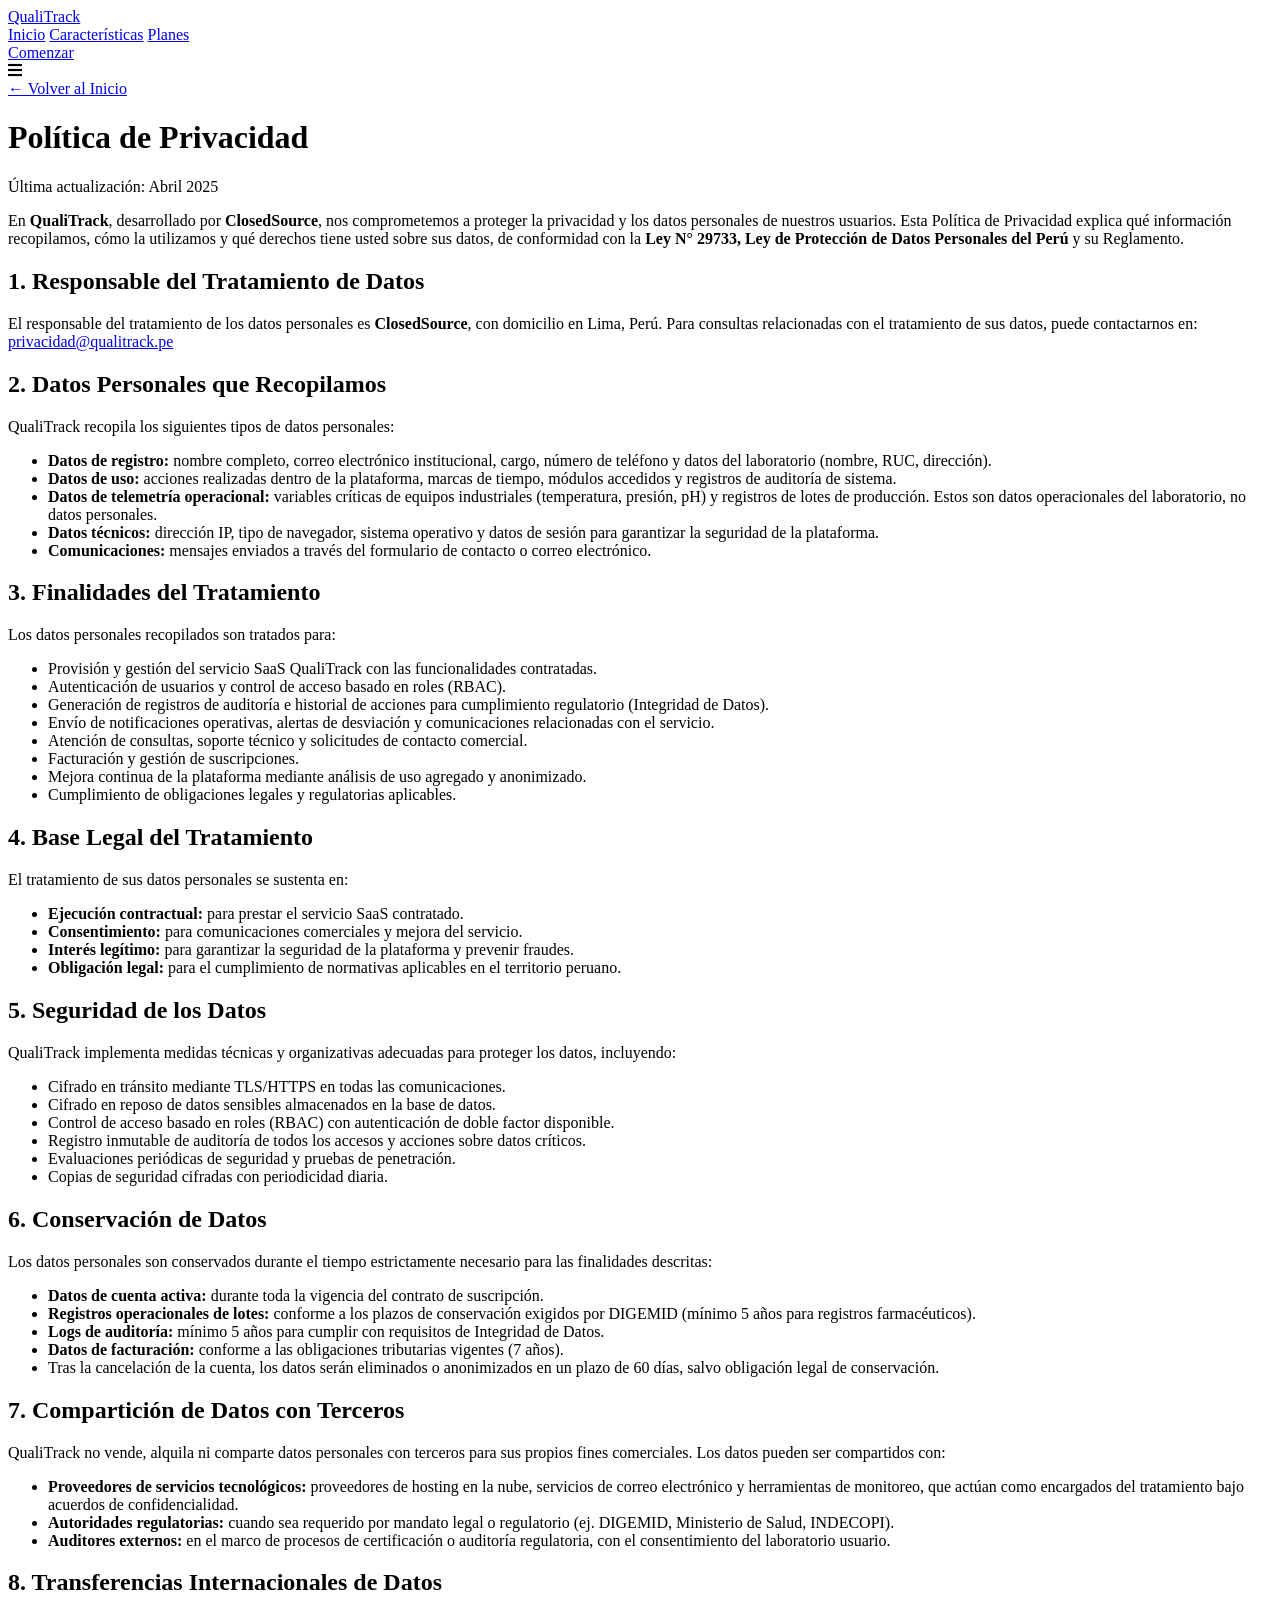
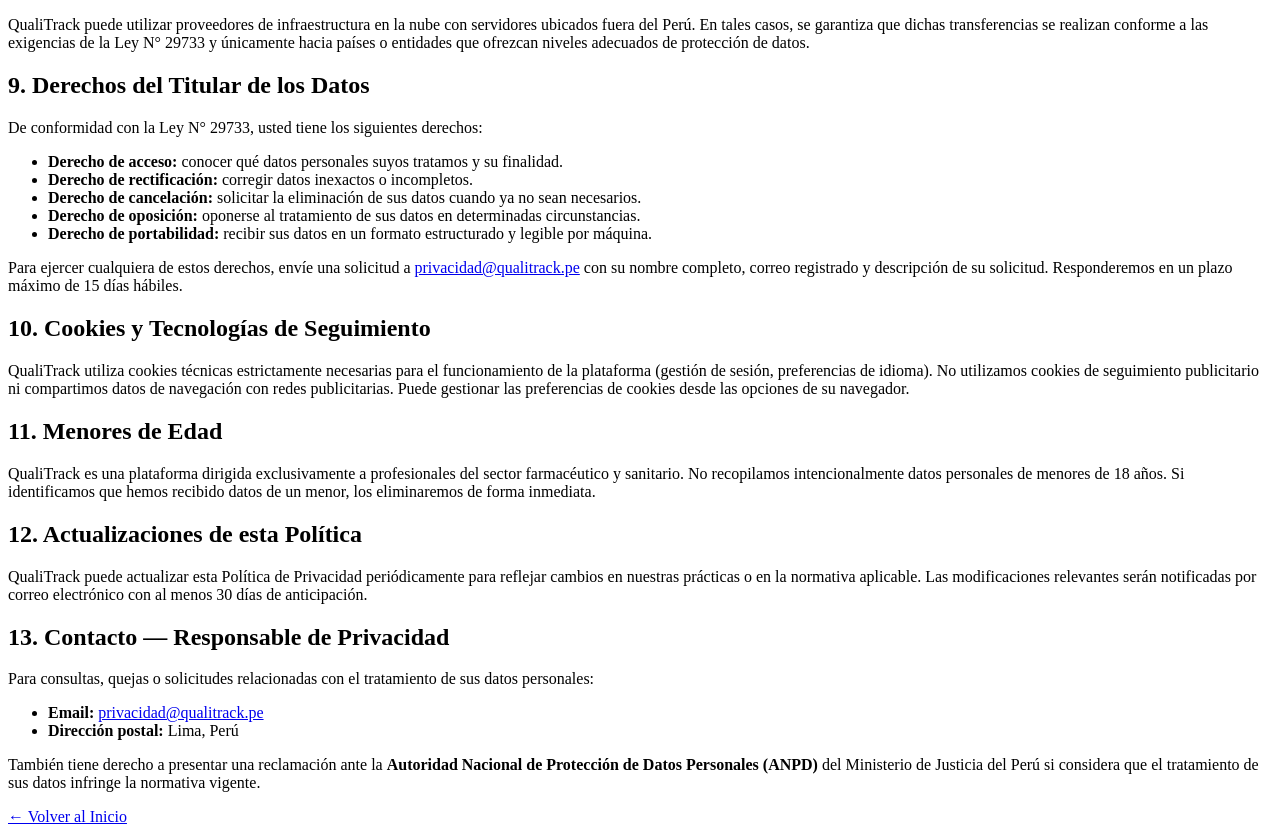
==== public/sections/policies.html @ 9acff147 "feat(landing-page): Add privacy policy page with comprehensive data handling information" ====
<!doctype html>
<html lang="es">
  <head>
    <meta charset="UTF-8" />
    <meta http-equiv="X-UA-Compatible" content="IE=edge" />
    <meta name="viewport" content="width=device-width, initial-scale=1.0" />
    <title>Política de Privacidad – QualiTrack</title>
    <meta
      name="description"
      content="Política de privacidad y tratamiento de datos personales de QualiTrack, plataforma SaaS de gestión de calidad farmacéutica."
    />
    <link
      rel="stylesheet"
      href="https://cdnjs.cloudflare.com/ajax/libs/font-awesome/5.15.3/css/all.min.css"
    />
    <link rel="preconnect" href="https://fonts.googleapis.com" />
    <link rel="preconnect" href="https://fonts.gstatic.com" crossorigin />
    <link
      href="https://fonts.googleapis.com/css2?family=Rubik:ital,wght@0,300..900;1,300..900&display=swap"
      rel="stylesheet"
    />
    <link rel="stylesheet" href="../assets/styles/style.css" />
  </head>

  <body>
    <!-- Header (simplified) -->
    <header class="header scrolled">
      <a href="../../index.html" class="logo">QualiTrack</a>
      <div class="menu-wrapper">
        <nav class="navbar">
          <a href="../../index.html#home">Inicio</a>
          <a href="../../index.html#features">Características</a>
          <a href="../../index.html#plans">Planes</a>
        </nav>
        <div class="buttons">
          <a href="../../index.html#plans" class="btn sign-up">Comenzar</a>
        </div>
      </div>
      <div id="menu-btn" class="fas fa-bars"></div>
    </header>

    <div class="legal-page-wrapper">
      <div class="legal-page-content">
        <a href="../../index.html" class="back-link">← Volver al Inicio</a>

        <h1>Política de Privacidad</h1>
        <span class="last-updated">Última actualización: Abril 2025</span>

        <p>
          En <strong>QualiTrack</strong>, desarrollado por
          <strong>ClosedSource</strong>, nos comprometemos a proteger la
          privacidad y los datos personales de nuestros usuarios. Esta Política
          de Privacidad explica qué información recopilamos, cómo la utilizamos
          y qué derechos tiene usted sobre sus datos, de conformidad con la
          <strong
            >Ley N° 29733, Ley de Protección de Datos Personales del
            Perú</strong
          >
          y su Reglamento.
        </p>

        <h2>1. Responsable del Tratamiento de Datos</h2>
        <p>
          El responsable del tratamiento de los datos personales es
          <strong>ClosedSource</strong>, con domicilio en Lima, Perú. Para
          consultas relacionadas con el tratamiento de sus datos, puede
          contactarnos en:
          <a href="mailto:privacidad@qualitrack.pe">privacidad@qualitrack.pe</a>
        </p>

        <h2>2. Datos Personales que Recopilamos</h2>
        <p>QualiTrack recopila los siguientes tipos de datos personales:</p>
        <ul>
          <li>
            <strong>Datos de registro:</strong> nombre completo, correo
            electrónico institucional, cargo, número de teléfono y datos del
            laboratorio (nombre, RUC, dirección).
          </li>
          <li>
            <strong>Datos de uso:</strong> acciones realizadas dentro de la
            plataforma, marcas de tiempo, módulos accedidos y registros de
            auditoría de sistema.
          </li>
          <li>
            <strong>Datos de telemetría operacional:</strong> variables críticas
            de equipos industriales (temperatura, presión, pH) y registros de
            lotes de producción. Estos son datos operacionales del laboratorio,
            no datos personales.
          </li>
          <li>
            <strong>Datos técnicos:</strong> dirección IP, tipo de navegador,
            sistema operativo y datos de sesión para garantizar la seguridad de
            la plataforma.
          </li>
          <li>
            <strong>Comunicaciones:</strong> mensajes enviados a través del
            formulario de contacto o correo electrónico.
          </li>
        </ul>

        <h2>3. Finalidades del Tratamiento</h2>
        <p>Los datos personales recopilados son tratados para:</p>
        <ul>
          <li>
            Provisión y gestión del servicio SaaS QualiTrack con las
            funcionalidades contratadas.
          </li>
          <li>
            Autenticación de usuarios y control de acceso basado en roles
            (RBAC).
          </li>
          <li>
            Generación de registros de auditoría e historial de acciones para
            cumplimiento regulatorio (Integridad de Datos).
          </li>
          <li>
            Envío de notificaciones operativas, alertas de desviación y
            comunicaciones relacionadas con el servicio.
          </li>
          <li>
            Atención de consultas, soporte técnico y solicitudes de contacto
            comercial.
          </li>
          <li>Facturación y gestión de suscripciones.</li>
          <li>
            Mejora continua de la plataforma mediante análisis de uso agregado y
            anonimizado.
          </li>
          <li>
            Cumplimiento de obligaciones legales y regulatorias aplicables.
          </li>
        </ul>

        <h2>4. Base Legal del Tratamiento</h2>
        <p>El tratamiento de sus datos personales se sustenta en:</p>
        <ul>
          <li>
            <strong>Ejecución contractual:</strong> para prestar el servicio
            SaaS contratado.
          </li>
          <li>
            <strong>Consentimiento:</strong> para comunicaciones comerciales y
            mejora del servicio.
          </li>
          <li>
            <strong>Interés legítimo:</strong> para garantizar la seguridad de
            la plataforma y prevenir fraudes.
          </li>
          <li>
            <strong>Obligación legal:</strong> para el cumplimiento de
            normativas aplicables en el territorio peruano.
          </li>
        </ul>

        <h2>5. Seguridad de los Datos</h2>
        <p>
          QualiTrack implementa medidas técnicas y organizativas adecuadas para
          proteger los datos, incluyendo:
        </p>
        <ul>
          <li>
            Cifrado en tránsito mediante TLS/HTTPS en todas las comunicaciones.
          </li>
          <li>
            Cifrado en reposo de datos sensibles almacenados en la base de
            datos.
          </li>
          <li>
            Control de acceso basado en roles (RBAC) con autenticación de doble
            factor disponible.
          </li>
          <li>
            Registro inmutable de auditoría de todos los accesos y acciones
            sobre datos críticos.
          </li>
          <li>
            Evaluaciones periódicas de seguridad y pruebas de penetración.
          </li>
          <li>Copias de seguridad cifradas con periodicidad diaria.</li>
        </ul>

        <h2>6. Conservación de Datos</h2>
        <p>
          Los datos personales son conservados durante el tiempo estrictamente
          necesario para las finalidades descritas:
        </p>
        <ul>
          <li>
            <strong>Datos de cuenta activa:</strong> durante toda la vigencia
            del contrato de suscripción.
          </li>
          <li>
            <strong>Registros operacionales de lotes:</strong> conforme a los
            plazos de conservación exigidos por DIGEMID (mínimo 5 años para
            registros farmacéuticos).
          </li>
          <li>
            <strong>Logs de auditoría:</strong> mínimo 5 años para cumplir con
            requisitos de Integridad de Datos.
          </li>
          <li>
            <strong>Datos de facturación:</strong> conforme a las obligaciones
            tributarias vigentes (7 años).
          </li>
          <li>
            Tras la cancelación de la cuenta, los datos serán eliminados o
            anonimizados en un plazo de 60 días, salvo obligación legal de
            conservación.
          </li>
        </ul>

        <h2>7. Compartición de Datos con Terceros</h2>
        <p>
          QualiTrack no vende, alquila ni comparte datos personales con terceros
          para sus propios fines comerciales. Los datos pueden ser compartidos
          con:
        </p>
        <ul>
          <li>
            <strong>Proveedores de servicios tecnológicos:</strong> proveedores
            de hosting en la nube, servicios de correo electrónico y
            herramientas de monitoreo, que actúan como encargados del
            tratamiento bajo acuerdos de confidencialidad.
          </li>
          <li>
            <strong>Autoridades regulatorias:</strong> cuando sea requerido por
            mandato legal o regulatorio (ej. DIGEMID, Ministerio de Salud,
            INDECOPI).
          </li>
          <li>
            <strong>Auditores externos:</strong> en el marco de procesos de
            certificación o auditoría regulatoria, con el consentimiento del
            laboratorio usuario.
          </li>
        </ul>

        <h2>8. Transferencias Internacionales de Datos</h2>
        <p>
          QualiTrack puede utilizar proveedores de infraestructura en la nube
          con servidores ubicados fuera del Perú. En tales casos, se garantiza
          que dichas transferencias se realizan conforme a las exigencias de la
          Ley N° 29733 y únicamente hacia países o entidades que ofrezcan
          niveles adecuados de protección de datos.
        </p>

        <h2>9. Derechos del Titular de los Datos</h2>
        <p>
          De conformidad con la Ley N° 29733, usted tiene los siguientes
          derechos:
        </p>
        <ul>
          <li>
            <strong>Derecho de acceso:</strong> conocer qué datos personales
            suyos tratamos y su finalidad.
          </li>
          <li>
            <strong>Derecho de rectificación:</strong> corregir datos inexactos
            o incompletos.
          </li>
          <li>
            <strong>Derecho de cancelación:</strong> solicitar la eliminación de
            sus datos cuando ya no sean necesarios.
          </li>
          <li>
            <strong>Derecho de oposición:</strong> oponerse al tratamiento de
            sus datos en determinadas circunstancias.
          </li>
          <li>
            <strong>Derecho de portabilidad:</strong> recibir sus datos en un
            formato estructurado y legible por máquina.
          </li>
        </ul>
        <p>
          Para ejercer cualquiera de estos derechos, envíe una solicitud a
          <a href="mailto:privacidad@qualitrack.pe">privacidad@qualitrack.pe</a>
          con su nombre completo, correo registrado y descripción de su
          solicitud. Responderemos en un plazo máximo de 15 días hábiles.
        </p>

        <h2>10. Cookies y Tecnologías de Seguimiento</h2>
        <p>
          QualiTrack utiliza cookies técnicas estrictamente necesarias para el
          funcionamiento de la plataforma (gestión de sesión, preferencias de
          idioma). No utilizamos cookies de seguimiento publicitario ni
          compartimos datos de navegación con redes publicitarias. Puede
          gestionar las preferencias de cookies desde las opciones de su
          navegador.
        </p>

        <h2>11. Menores de Edad</h2>
        <p>
          QualiTrack es una plataforma dirigida exclusivamente a profesionales
          del sector farmacéutico y sanitario. No recopilamos intencionalmente
          datos personales de menores de 18 años. Si identificamos que hemos
          recibido datos de un menor, los eliminaremos de forma inmediata.
        </p>

        <h2>12. Actualizaciones de esta Política</h2>
        <p>
          QualiTrack puede actualizar esta Política de Privacidad periódicamente
          para reflejar cambios en nuestras prácticas o en la normativa
          aplicable. Las modificaciones relevantes serán notificadas por correo
          electrónico con al menos 30 días de anticipación.
        </p>

        <h2>13. Contacto — Responsable de Privacidad</h2>
        <p>
          Para consultas, quejas o solicitudes relacionadas con el tratamiento
          de sus datos personales:
        </p>
        <ul>
          <li>
            <strong>Email:</strong>
            <a href="mailto:privacidad@qualitrack.pe"
              >privacidad@qualitrack.pe</a
            >
          </li>
          <li><strong>Dirección postal:</strong> Lima, Perú</li>
        </ul>
        <p>
          También tiene derecho a presentar una reclamación ante la
          <strong
            >Autoridad Nacional de Protección de Datos Personales (ANPD)</strong
          >
          del Ministerio de Justicia del Perú si considera que el tratamiento de
          sus datos infringe la normativa vigente.
        </p>

        <a href="../../index.html" class="legal-back-btn">← Volver al Inicio</a>
      </div>
    </div>

    <script>
      var menuBtn = document.getElementById("menu-btn");
      var menuWrapper = document.querySelector(".header .menu-wrapper");
      if (menuBtn && menuWrapper) {
        menuBtn.addEventListener("click", function () {
          menuWrapper.classList.toggle("active");
        });
      }
      var header = document.querySelector(".header");
      window.addEventListener("scroll", function () {
        header.classList.toggle("scrolled", window.scrollY > 10);
      });
    </script>
  </body>
</html>
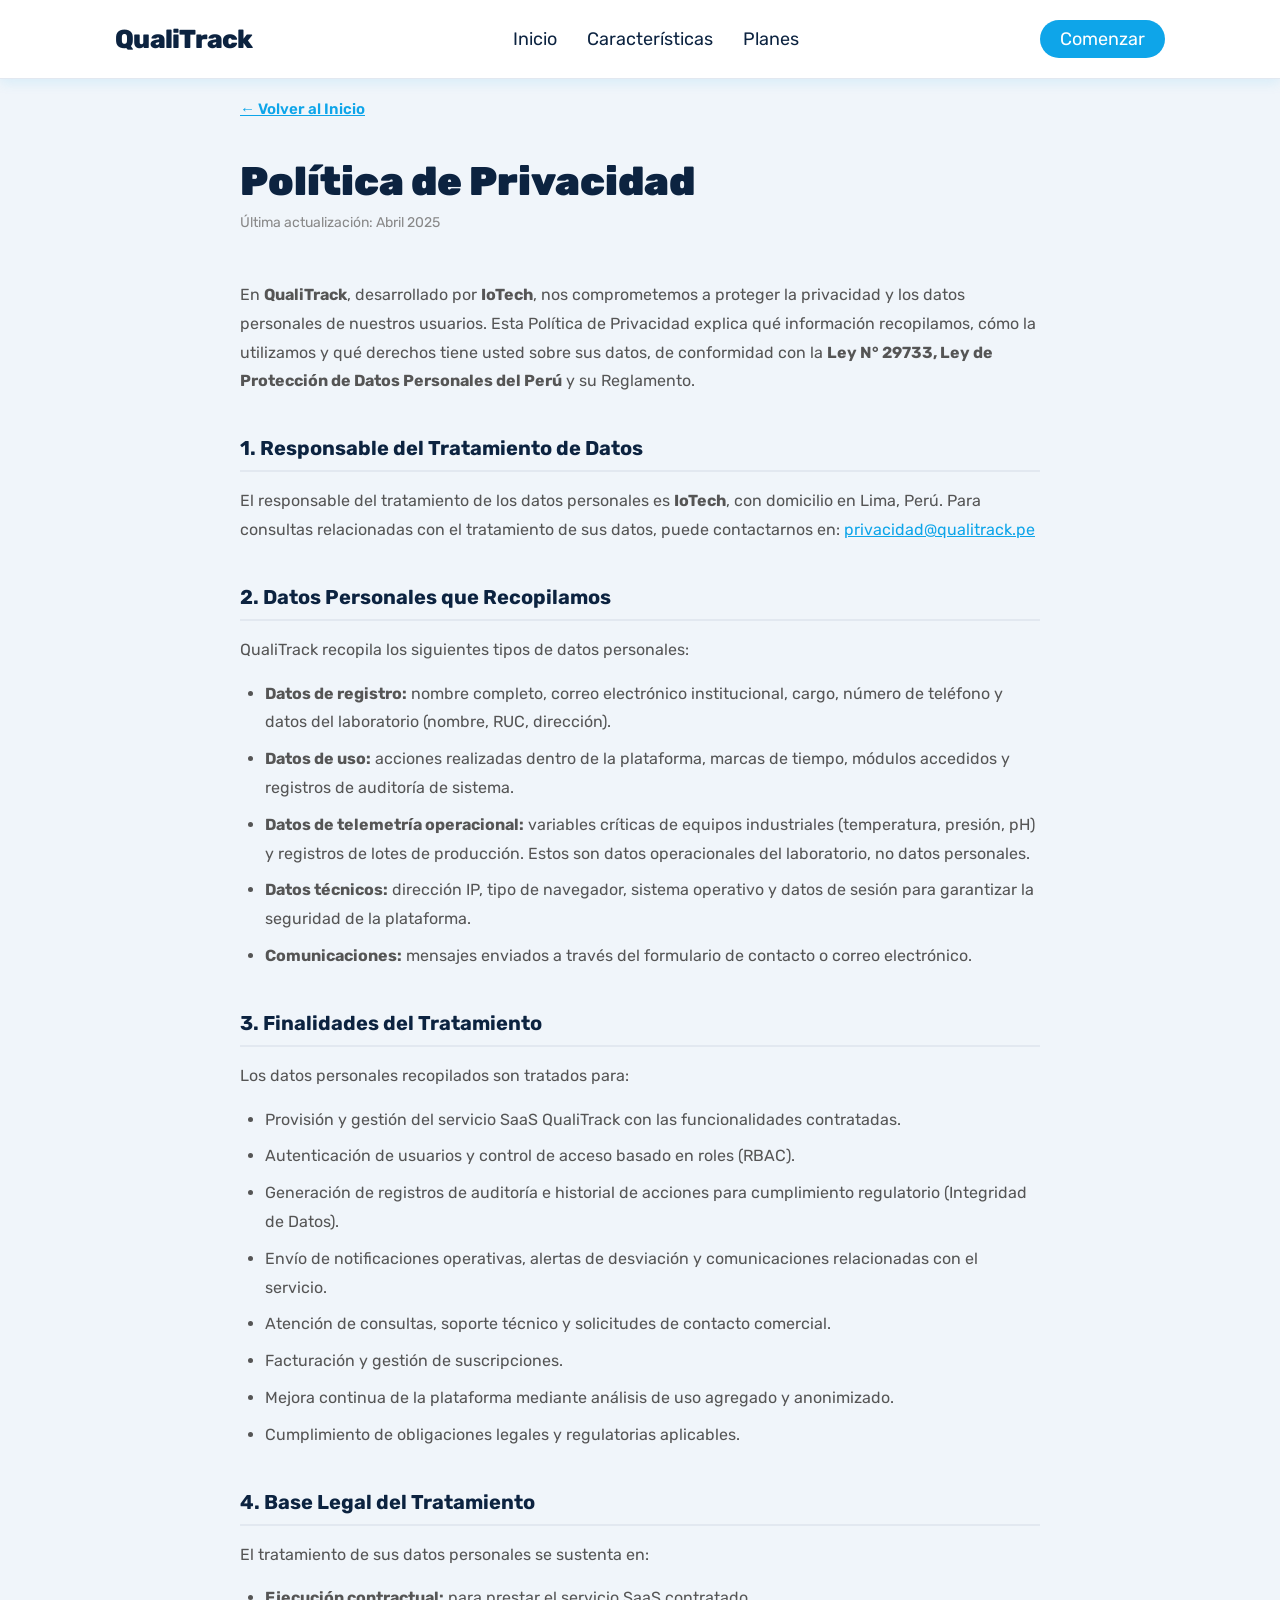
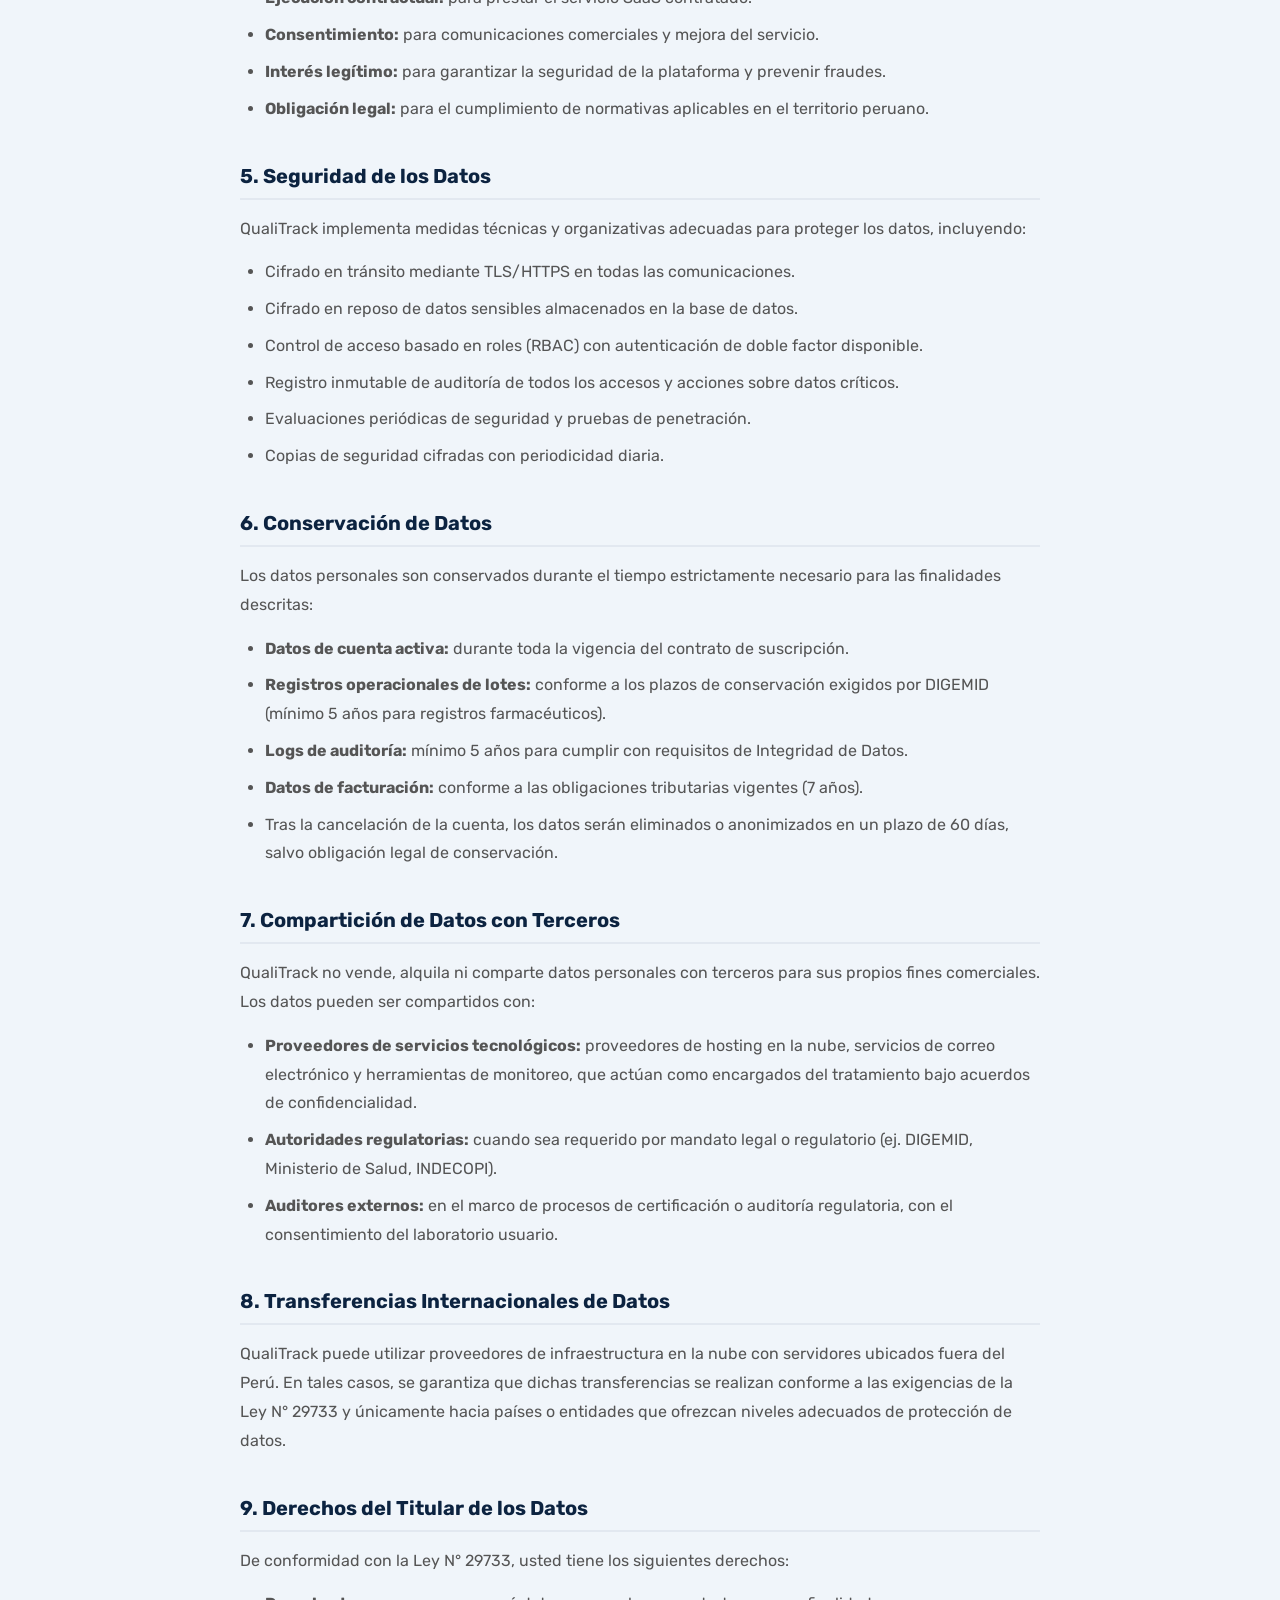
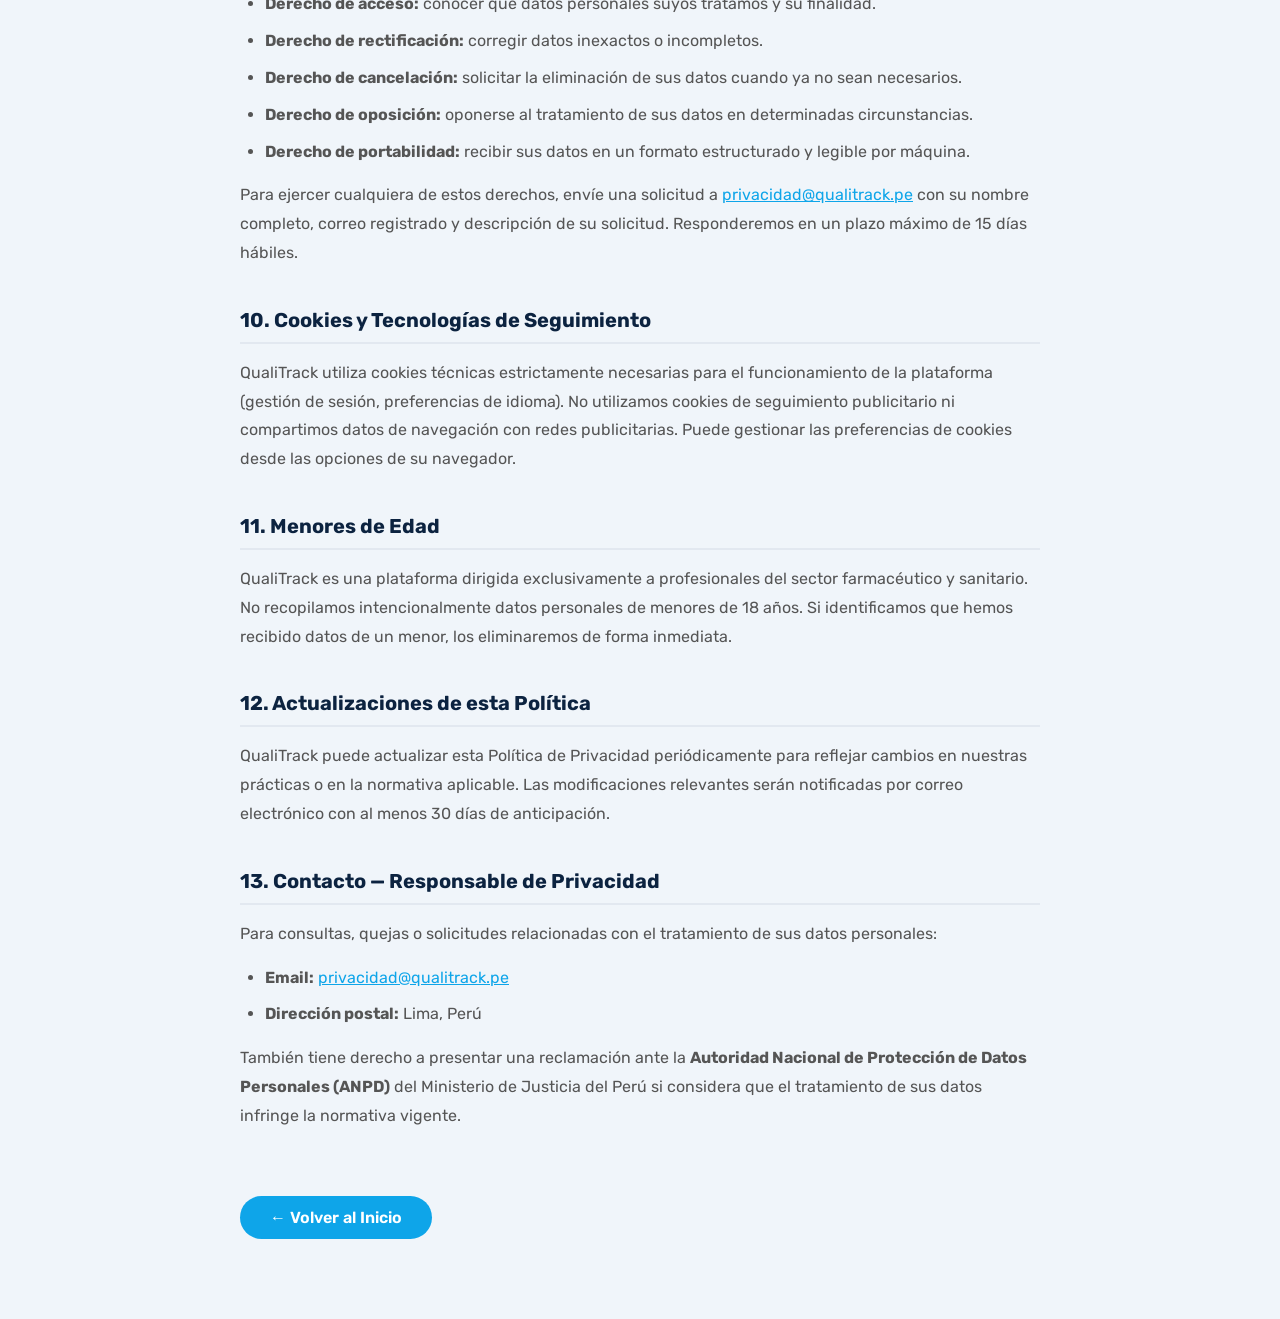
==== commit cb57105c: "fix(legal): replace ClosedSource with IoTech in terms and policies" ====
--- a/public/sections/policies.html
+++ b/public/sections/policies.html
@@ -48,7 +48,7 @@
 
         <p>
           En <strong>QualiTrack</strong>, desarrollado por
-          <strong>ClosedSource</strong>, nos comprometemos a proteger la
+          <strong>IoTech</strong>, nos comprometemos a proteger la
           privacidad y los datos personales de nuestros usuarios. Esta Política
           de Privacidad explica qué información recopilamos, cómo la utilizamos
           y qué derechos tiene usted sobre sus datos, de conformidad con la
@@ -62,7 +62,7 @@
         <h2>1. Responsable del Tratamiento de Datos</h2>
         <p>
           El responsable del tratamiento de los datos personales es
-          <strong>ClosedSource</strong>, con domicilio en Lima, Perú. Para
+          <strong>IoTech</strong>, con domicilio en Lima, Perú. Para
           consultas relacionadas con el tratamiento de sus datos, puede
           contactarnos en:
           <a href="mailto:privacidad@qualitrack.pe">privacidad@qualitrack.pe</a>
--- a/public/assets/styles/style.css
+++ b/public/assets/styles/style.css
@@ -0,0 +1,1401 @@
+@import url('https://fonts.googleapis.com/css2?family=Instrument+Serif:ital@0;1&family=Jost:ital,wght@0,100..900;1,100..900&family=Konkhmer+Sleokchher&family=Lexend&family=Manrope:wght@200..800;1,200..800&family=Rubik:ital,wght@0,300..900;1,300..900&display=swap');
+
+:root {
+    /* QualiTrack – Brand Colors */
+    --primary-color: #0ea5e9;        /* IoT cyan-blue */
+    --secondary-color: #0c2340;      /* Deep navy for headings */
+    --tertiary-color: #10b981;       /* Compliance green */
+    --accent-color: #6366f1;         /* Accent violet */
+    --text-dark: #1e293b;
+    --text-light: #fff;
+    --bg-light: #f0f5fa;
+    --bg-dark: #0f172a;
+    --bg-highlight: #e0f2fe;
+    --card-bg: #fff;
+    --box-shadow: 0 0.4rem 1.2rem rgba(14, 165, 233, 0.10);
+}
+
+* {
+    margin: 0;
+    padding: 0;
+    box-sizing: border-box;
+    font-family: 'Rubik', sans-serif;
+    outline: none;
+    border: none;
+    text-decoration: none;
+    transition: 0.2s linear;
+}
+
+html {
+    font-size: 62.5%;
+    scroll-behavior: smooth;
+    scroll-padding-top: 6rem;
+    overflow-x: hidden;
+}
+
+body {
+    background: var(--bg-light);
+}
+
+section {
+    padding: 5rem 9%;
+    max-width: 1400px;
+    margin: 0 auto;
+}
+
+.heading,
+.subheading {
+    text-align: center;
+    color: var(--secondary-color);
+}
+
+.heading {
+    font-size: 3rem;
+    margin-bottom: 1rem;
+}
+
+.subheading {
+    font-size: 1.8rem;
+    color: var(--tertiary-color);
+    margin-bottom: 0.5rem;
+    text-transform: uppercase;
+}
+
+/* Language Switcher */
+.language-switcher-container {
+    position: fixed;
+    bottom: 3rem;
+    right: 3rem;
+    z-index: 1000;
+}
+
+#language-switcher {
+    background: #fff;
+    border: 1px solid #ddd;
+    border-radius: 5rem;
+    padding: 0.5rem;
+    display: flex;
+    box-shadow: 0 0.5rem 1rem rgba(0, 0, 0, 0.1);
+}
+
+#language-switcher .lang-btn {
+    font-size: 1.6rem;
+    font-weight: 500;
+    padding: 0.8rem 1.5rem;
+    background: transparent;
+    border: none;
+    cursor: pointer;
+    color: #555;
+    border-radius: 5rem;
+    transition: background-color 0.3s ease, color 0.3s ease;
+}
+
+#language-switcher .lang-btn.active {
+    background: var(--primary-color);
+    color: var(--text-light);
+    box-shadow: 0 0.3rem 0.5rem rgba(0, 0, 0, 0.1);
+}
+
+.description {
+    text-align: center;
+    font-size: 1.6rem;
+    color: #666;
+    max-width: 800px;
+    margin: 0 auto 3rem;
+    line-height: 1.6;
+}
+
+.btn {
+    display: inline-block;
+    padding: 1rem 3rem;
+    border-radius: 5rem;
+    background: var(--secondary-color);
+    color: var(--text-light);
+    font-size: 1.8rem;
+    cursor: pointer;
+}
+
+.btn:hover {
+    background: var(--primary-color);
+}
+
+.header {
+    position: fixed;
+    top: 0;
+    left: 0;
+    right: 0;
+    background: var(--card-bg);
+    padding: 2rem 9%;
+    display: flex;
+    align-items: center;
+    z-index: 1000;
+    box-shadow: var(--box-shadow);
+    border-bottom: 1px solid #e2e8f0;
+    transition: box-shadow 0.3s ease;
+}
+
+.header.scrolled {
+    box-shadow: 0 0.4rem 2rem rgba(14, 165, 233, 0.15);
+}
+
+.header .logo {
+    font-size: 2.6rem;
+    color: var(--secondary-color);
+    font-weight: 800;
+    margin-right: 2rem;
+    letter-spacing: -0.03em;
+}
+
+.header .menu-wrapper {
+    display: flex;
+    align-items: center;
+    flex-grow: 1;
+}
+
+.header .navbar {
+    display: flex;
+    justify-content: center;
+    flex-grow: 1;
+}
+
+.header .navbar a {
+    font-size: 1.8rem;
+    padding: 0 1.5rem;
+    color: var(--secondary-color);
+}
+
+.header .navbar a:hover {
+    color: var(--primary-color);
+}
+
+.header .buttons {
+    display: flex;
+    align-items: center;
+    gap: 1rem;
+    margin-left: auto;
+}
+
+.header .buttons .sign-in {
+    background: transparent;
+    color: var(--secondary-color);
+    padding: 0.8rem 2rem;
+}
+
+.header .buttons .sign-in:hover {
+    color: var(--primary-color);
+}
+
+.header .buttons .sign-up {
+    background: var(--primary-color);
+    color: var(--text-light);
+    padding: 0.8rem 2rem;
+}
+
+.header .buttons .sign-up:hover {
+    background: var(--secondary-color);
+}
+
+.header #toggler {
+    display: none;
+}
+
+.header .fa-bars {
+    font-size: 3rem;
+    color: var(--text-dark);
+    cursor: pointer;
+    display: none;
+    margin-left: 2rem;
+}
+
+/* Home Section */
+.home {
+    min-height: 100vh;
+    width: 100%;
+    display: flex;
+    align-items: center;
+    justify-content: space-evenly;
+    padding-top: 10rem;
+    background: url('../images/light-blue-and-white-background.jpg') no-repeat center center;
+    background-size: cover;
+    max-width: none;
+}
+
+.home::before {
+    content: '';
+    position: absolute;
+    top: 0;
+    left: 0;
+    width: 100%;
+    height: 100%;
+    background: rgba(228, 243, 255, 0.5);
+    z-index: 1;
+}
+
+.home .hero-content-wrapper {
+    z-index: 2;
+    max-width: 60rem;
+    text-align: center;
+}
+
+.home h1 {
+    font-size: 5rem;
+    color: var(--secondary-color);
+    font-weight: 800;
+    line-height: 1.2;
+    margin-bottom: 1.5rem;
+}
+
+.home p {
+    font-size: 2rem;
+    color: #4f4f4f;
+    padding: 1rem 0;
+    margin-bottom: 3rem;
+}
+
+.home .btn-home {
+    display: inline-block;
+    padding: 1.2rem 3rem;
+    border-radius: 5rem;
+    background: var(--primary-color);
+    color: var(--text-light);
+    font-size: 2rem;
+    cursor: pointer;
+}
+
+.home .btn-home:hover {
+    background: var(--secondary-color);
+}
+
+.home .image-container {
+    z-index: 2;
+    max-width: 45rem;
+    animation: float 3s ease-in-out infinite;
+    display: block;
+    margin-left: 2rem;
+}
+
+@keyframes float {
+
+    0%,
+    100% {
+        transform: translateY(0);
+    }
+
+    50% {
+        transform: translateY(-1rem);
+    }
+}
+
+.home .image-container .home-image img {
+    width: 100%;
+    border-radius: 1rem;
+    box-shadow: 0 1rem 2rem rgba(0, 0, 0, 0.15);
+}
+
+.section-button-title {
+    display: inline-block;
+    background-color: rgba(14, 165, 233, 0.1);
+    color: var(--primary-color);
+    border: 1px solid rgba(14, 165, 233, 0.25);
+    padding: 8px 28px;
+    border-radius: 50px;
+    font-size: 1.6rem;
+    font-weight: 600;
+    text-align: center;
+    margin-bottom: 15px;
+    letter-spacing: 0.06em;
+    text-transform: uppercase;
+}
+
+.section-heading-split {
+    font-size: 3rem;
+    font-weight: 700;
+    color: var(--secondary-color);
+    text-align: center;
+    margin-bottom: 4rem;
+}
+
+.section-heading-split .highlight-blue {
+    color: var(--primary-color);
+    font-weight: 800;
+}
+
+/* What We Offer Section */
+.what-we-offer .heading {
+    margin-bottom: 3rem;
+}
+
+.what-we-offer .container {
+    display: grid;
+    grid-template-columns: repeat(auto-fit, minmax(40rem, 1fr));
+    gap: 3rem;
+}
+
+.what-we-offer .offer-box {
+    background: #f0f8ff;
+    border-radius: 1.5rem;
+    padding: 4rem;
+    text-align: left;
+    box-shadow: 0 0.5rem 1rem rgba(0, 0, 0, 0.08);
+    border: 2px solid transparent;
+    transition: transform 0.3s ease, box-shadow 0.3s ease, border-color 0.3s ease;
+}
+
+.what-we-offer .offer-box:hover {
+    transform: translateY(-8px);
+    box-shadow: 0 1rem 2rem rgba(0, 0, 0, 0.15);
+    border-color: var(--primary-color);
+}
+
+.what-we-offer .offer-box.highlight {
+    background: #e6f7ff;
+    border: 2px solid var(--primary-color);
+}
+
+.what-we-offer .offer-box.highlight:hover {
+    border-color: var(--primary-color);
+}
+
+.what-we-offer .offer-box .icon-container {
+    font-size: 4rem;
+    color: var(--primary-color);
+    margin-bottom: 2rem;
+}
+
+.what-we-offer .offer-box h3 {
+    font-size: 2.5rem;
+    color: var(--secondary-color);
+    margin-bottom: 1rem;
+}
+
+.what-we-offer .offer-box p {
+    font-size: 1.6rem;
+    color: #666;
+    line-height: 1.6;
+}
+
+/* Features Section */
+.features-accordion {
+    padding: 5rem 9%;
+    max-width: 1400px;
+    margin: 0 auto;
+    text-align: center;
+    background: #f4f4f4;
+}
+
+.features-accordion .features-container-split {
+    display: flex;
+    flex-wrap: wrap;
+    align-items: center;
+    justify-content: center;
+    gap: 5rem;
+}
+
+.features-accordion .video-container-split {
+    flex: 1 1 50rem;
+    aspect-ratio: 16 / 9;
+    border-radius: 1.5rem;
+    overflow: hidden;
+    box-shadow: 0 1rem 2rem rgba(0, 0, 0, 0.15);
+    animation: float 3s ease-in-out infinite;
+    min-width: 40rem;
+}
+
+.features-accordion .video-container-split iframe {
+    width: 100%;
+    height: 100%;
+}
+
+.features-accordion .accordion-container {
+    flex: 1 1 50rem;
+    display: flex;
+    flex-direction: column;
+    gap: 1.5rem;
+    min-width: 40rem;
+}
+
+.features-accordion .accordion-item {
+    background: #fff;
+    border: 2px solid #ddd;
+    border-radius: 1rem;
+    overflow: hidden;
+    transition: all 0.3s ease;
+}
+
+.features-accordion .accordion-item.active {
+    border-color: var(--primary-color);
+}
+
+.features-accordion .accordion-title {
+    display: flex;
+    justify-content: space-between;
+    align-items: center;
+    padding: 2rem 3rem;
+    cursor: pointer;
+}
+
+.features-accordion .accordion-title h4 {
+    font-size: 2rem;
+    color: var(--secondary-color);
+}
+
+.features-accordion .accordion-title .fas {
+    font-size: 1.8rem;
+    color: var(--primary-color);
+    transition: transform 0.3s ease;
+}
+
+.features-accordion .accordion-item.active .accordion-title .fas {
+    transform: rotate(180deg);
+}
+
+.features-accordion .accordion-content {
+    max-height: 0;
+    overflow: hidden;
+    transition: max-height 0.3s ease-out, padding 0.3s ease-out;
+    padding: 0 3rem;
+}
+
+.features-accordion .accordion-item.active .accordion-content {
+    max-height: 20rem;
+    padding: 1.5rem 3rem;
+}
+
+.features-accordion .accordion-content p {
+    font-size: 1.6rem;
+    color: #666;
+    line-height: 1.6;
+}
+
+/* Benefits Section */
+.benefits-section {
+    padding: 5rem 9%;
+    max-width: 1400px;
+    margin: 0 auto;
+    text-align: center;
+    background: #f4f4f4;
+}
+
+.benefits-section .heading {
+    margin-bottom: 3.5rem;
+}
+
+.benefits-grid-image {
+    display: grid;
+    grid-template-columns: repeat(auto-fit, minmax(40rem, 1fr));
+    gap: 3rem;
+    justify-content: center;
+}
+
+.benefit-card-image {
+    background: #fff;
+    border-radius: 1.5rem;
+    overflow: hidden;
+    box-shadow: 0 0.5rem 1rem rgba(0, 0, 0, 0.08);
+    transition: transform 0.3s ease, box-shadow 0.3s ease;
+}
+
+.benefit-card-image:hover {
+    transform: translateY(-8px);
+    box-shadow: 0 1rem 2rem rgba(0, 0, 0, 0.15);
+}
+
+.card-image-container {
+    width: 100%;
+    aspect-ratio: 16 / 9;
+    overflow: hidden;
+}
+
+.card-image-container img {
+    width: 100%;
+    height: 100%;
+    object-fit: cover;
+    display: block;
+}
+
+.card-content {
+    padding: 3rem;
+    text-align: left;
+}
+
+.card-content h3 {
+    font-size: 2rem;
+    color: #2B2B2B;
+    margin-bottom: 1rem;
+}
+
+.card-content p {
+    font-size: 1.5rem;
+    color: #666;
+    line-height: 1.6;
+}
+
+/* About Us Section */
+.about-us {
+    background: #F9FAFE;
+    max-width: none;
+}
+
+.about-us .container-about {
+    display: flex;
+    flex-wrap: wrap;
+    align-items: center;
+    gap: 5rem;
+}
+
+.about-us .content-about {
+    flex: 1 1 50rem;
+    text-align: left;
+}
+
+.about-us .content-about .section-button-title,
+.about-us .content-about .section-heading-split {
+    text-align: left;
+}
+
+.about-us .content-about h3 {
+    font-size: 2rem;
+    color: var(--tertiary-color);
+    text-transform: uppercase;
+}
+
+.about-us .content-about h2 {
+    font-size: 3.1rem;
+    color: var(--secondary-color);
+    margin: 1rem 0;
+    line-height: 1.2;
+}
+
+.about-us .content-about p {
+    font-size: 1.6rem;
+    color: #666;
+    line-height: 1.7;
+    margin-bottom: 2rem;
+}
+
+.about-us .content-about ul {
+    list-style: none;
+}
+
+.about-us .content-about ul li {
+    font-size: 1.6rem;
+    color: #555;
+    margin-bottom: 1rem;
+}
+
+.about-us .content-about ul li .fas {
+    color: var(--primary-color);
+    margin-right: 1rem;
+}
+
+.about-us .video-container {
+    position: relative;
+    flex: 1 1 50rem;
+    aspect-ratio: 16 / 9;
+    border-radius: 1.5rem;
+    overflow: hidden;
+    box-shadow: var(--box-shadow);
+}
+
+.about-us .video-container iframe {
+    width: 100%;
+    height: 100%;
+    border: none;
+}
+
+/* Our Team Section */
+.our-team .heading {
+    margin-bottom: 4rem;
+}
+
+.our-team .team-grid {
+    display: flex;
+    flex-wrap: wrap;
+    justify-content: center;
+    gap: 3rem;
+    max-width: 100rem;
+    margin: 0 auto;
+}
+
+.our-team .team-member {
+    background: var(--card-bg);
+    border-radius: 1.5rem;
+    padding: 3rem;
+    box-shadow: 0 0.5rem 1rem rgba(0, 0, 0, 0.08);
+    border: 2px solid transparent;
+    transition: transform 0.3s ease, box-shadow 0.3s ease, border-color 0.3s ease;
+    text-align: center;
+    flex: 1 1 30rem;
+    max-width: 32rem;
+}
+
+.our-team .team-member:hover {
+    transform: translateY(-8px);
+    box-shadow: 0 1rem 2rem rgba(0, 0, 0, 0.15);
+    border-color: var(--primary-color);
+}
+
+.our-team .team-member img {
+    width: 12rem;
+    height: 12rem;
+    border-radius: 50%;
+    object-fit: cover;
+    margin-bottom: 1.5rem;
+}
+
+.our-team .team-member h3 {
+    font-size: 2rem;
+    color: var(--secondary-color);
+    margin-bottom: 1rem;
+}
+
+.our-team .team-member p {
+    font-size: 1.6rem;
+    color: var(--tertiary-color);
+    margin-bottom: 1.2rem;
+}
+
+.our-team .team-member span {
+    font-size: 1.4rem;
+    color: #666;
+    line-height: 1.5;
+    display: block;
+}
+
+
+/* Plans Section */
+.plans {
+    text-align: center;
+}
+
+.plans .plan-toggle {
+    display: flex;
+    justify-content: center;
+    align-items: center;
+    background: #F9FAFE;
+    border-radius: 1rem;
+    padding: 0.5rem;
+    width: fit-content;
+    margin: 2rem auto 5rem;
+    border: 1px solid #B8B8B8;
+}
+
+.plans .toggle-btn {
+    padding: 1rem 3rem;
+    border-radius: 1rem;
+    font-size: 1.6rem;
+    cursor: pointer;
+    background: transparent;
+    border: none;
+    color: #4f4f4f;
+    font-weight: 500;
+    white-space: nowrap;
+}
+
+.plans .toggle-btn.active {
+    background: var(--primary-color);
+    color: var(--text-light);
+    box-shadow: 0 0.5rem 1rem rgba(14, 165, 233, 0.25);
+}
+
+.plans .plans-container {
+    display: flex;
+    flex-wrap: wrap;
+    justify-content: center;
+    gap: 3rem;
+}
+
+.plans .plan-card {
+    background: var(--card-bg);
+    border-radius: 1.5rem;
+    padding: 4rem;
+    box-shadow: 0 0.5rem 1rem rgba(0, 0, 0, 0.08);
+    border: 2px solid transparent;
+    transition: transform 0.3s ease, box-shadow 0.3s ease, border-color 0.3s ease;
+    text-align: center;
+    max-width: 45rem;
+    flex-grow: 1;
+}
+
+.plans .plan-card:hover {
+    transform: translateY(-8px);
+    box-shadow: 0 1rem 2rem rgba(0, 0, 0, 0.15);
+    border-color: var(--primary-color);
+}
+
+.plans .plan-card.highlight-card {
+    background: linear-gradient(135deg, #0c2340 0%, #0ea5e9 100%);
+    color: var(--text-light);
+    border: 2px solid var(--primary-color);
+    box-shadow: 0 1rem 3rem rgba(14, 165, 233, 0.3);
+}
+
+.plans .plan-card.highlight-card h3,
+.plans .plan-card.highlight-card .price p,
+.plans .plan-card.highlight-card .price span,
+.plans .plan-card.highlight-card .features h4,
+.plans .plan-card.highlight-card .features li {
+    color: var(--text-light);
+}
+
+.plans .plan-card.highlight-card .annual-save {
+    color: #F8ECC9;
+}
+
+.plans .plan-card.highlight-card .features .fas {
+    color: #F8ECC9;
+}
+
+.plans .plan-card h3 {
+    font-size: 2.5rem;
+    color: var(--secondary-color);
+    margin-bottom: 2rem;
+}
+
+.plans .plan-card .price {
+    margin-bottom: 0;
+}
+
+.plans .plan-card .price p {
+    font-size: 4rem;
+    font-weight: 700;
+    color: var(--secondary-color);
+}
+
+.plans .plan-card .price span {
+    font-size: 1.6rem;
+    color: #666;
+}
+
+.plans .plan-card .annual-save {
+    font-size: 1.4rem;
+    color: var(--tertiary-color);
+    font-weight: bold;
+    margin-top: 1rem;
+}
+
+.plans .plan-card .btn {
+    margin-top: 2rem;
+    background: var(--primary-color);
+    color: var(--text-light);
+    width: 100%;
+    transition: background 0.3s ease, transform 0.2s ease;
+}
+
+.plans .plan-card .btn:hover {
+    background: var(--secondary-color);
+    transform: translateY(-2px);
+}
+
+.plans .plan-card.highlight-card .btn {
+    background: var(--text-light);
+    color: #2686B6;
+}
+
+.plans .plan-card .features {
+    margin-top: 3rem;
+    text-align: left;
+}
+
+.plans .plan-card .features h4 {
+    font-size: 2rem;
+    color: var(--secondary-color);
+    margin-bottom: 1rem;
+}
+
+.plans .plan-card .features ul {
+    list-style: none;
+}
+
+.plans .plan-card .features li {
+    font-size: 1.6rem;
+    color: #666;
+    margin-bottom: 0.8rem;
+}
+
+.plans .plan-card .features .fas {
+    color: var(--tertiary-color);
+    margin-right: 1rem;
+}
+
+.plans .plan-card .plan-description {
+    font-size: 1.6rem;
+    color: #666;
+    line-height: 1.6;
+    margin-bottom: 2rem;
+}
+
+.plans .plan-card .plan-divider {
+    border: 0;
+    height: 1px;
+    background-color: #ddd;
+    margin: 3rem 0;
+}
+
+.plans .plan-card.highlight-card .plan-description {
+    color: var(--text-light);
+}
+
+.plans .plan-card.highlight-card .plan-divider {
+    background-color: rgba(255, 255, 255, 0.3);
+}
+
+/* Testimonial & CTA Section */
+.testimonials-cta {
+    text-align: center;
+}
+
+.testimonials-cta .container-cta {
+    background: #f0f8ff;
+    border-radius: 1.5rem;
+    padding: 6rem;
+    display: flex;
+    justify-content: space-between;
+    align-items: center;
+    gap: 3rem;
+    color: var(--secondary-color);
+    box-shadow: 0 1rem 2rem rgba(0, 0, 0, 0.15);
+}
+
+.testimonials-cta .container-cta .cta-content {
+    flex: 1 1 60%;
+    text-align: left;
+}
+
+.testimonials-cta .container-cta .cta-heading {
+    font-size: 3.5rem;
+    font-weight: 700;
+    line-height: 1.3;
+}
+
+.testimonials-cta .container-cta .btn.subscribe-btn {
+    background: linear-gradient(135deg, var(--primary-color), var(--tertiary-color));
+    color: #fff;
+    border: none;
+    transition: transform 0.3s ease, box-shadow 0.3s ease;
+    border-radius: 5rem;
+    padding: 1.5rem 4rem;
+    font-size: 2rem;
+    cursor: pointer;
+    white-space: nowrap;
+}
+
+.testimonials-cta .container-cta .btn.subscribe-btn:hover {
+    background: linear-gradient(135deg, var(--tertiary-color), var(--primary-color));
+    transform: translateY(-0.3rem);
+    box-shadow: 0 0.8rem 2rem rgba(14, 165, 233, 0.35);
+}
+
+.testimonials-cta .container-reviews {
+    margin-bottom: 5rem;
+}
+
+.testimonials-cta .reviews-heading {
+    font-size: 3rem;
+    color: var(--secondary-color);
+    margin-bottom: 3rem;
+}
+
+.testimonials-cta .review-grid {
+    display: grid;
+    grid-template-columns: repeat(auto-fit, minmax(30rem, 1fr));
+    gap: 3rem;
+    justify-content: center;
+}
+
+.testimonials-cta .review-card {
+    background: var(--card-bg);
+    border-radius: 1.5rem;
+    padding: 3rem;
+    box-shadow: 0 0.5rem 1rem rgba(0, 0, 0, 0.08);
+    transition: transform 0.3s ease, box-shadow 0.3s ease;
+    text-align: center;
+    border: 1px solid #eee;
+}
+
+.testimonials-cta .review-card:hover {
+    transform: translateY(-8px);
+    box-shadow: 0 1rem 2rem rgba(0, 0, 0, 0.15);
+}
+
+.testimonials-cta .review-stars {
+    color: #ffc107;
+    font-size: 1.8rem;
+    margin-bottom: 1.5rem;
+}
+
+.testimonials-cta .review-text {
+    font-size: 1.6rem;
+    color: #555;
+    line-height: 1.6;
+    font-style: italic;
+    margin-bottom: 1.5rem;
+}
+
+.testimonials-cta .reviewer-name {
+    font-size: 1.4rem;
+    color: #888;
+    font-weight: 500;
+}
+
+/* Footer Section */
+.footer {
+    background: var(--bg-dark);
+    color: var(--text-light);
+    padding: 5rem 9%;
+    max-width: none;
+    margin: 0;
+}
+
+.footer .top-footer {
+    display: flex;
+    justify-content: space-between;
+    align-items: center;
+    border-bottom: 1px solid rgba(255, 255, 255, 0.1);
+    padding-bottom: 3rem;
+    margin-bottom: 3rem;
+}
+
+.footer .top-footer .subscribe-text h2 {
+    font-size: 3rem;
+    font-weight: 600;
+}
+
+.footer .top-footer .subscribe-form {
+    display: flex;
+    gap: 1rem;
+}
+
+.footer .top-footer .subscribe-form input {
+    background: #333;
+    border-radius: 5rem;
+    padding: 1rem 2rem;
+    font-size: 1.6rem;
+    color: var(--text-light);
+    border: none;
+}
+
+.footer .top-footer .subscribe-form .subscribe-btn {
+    background: var(--primary-color);
+    color: var(--text-light);
+    padding: 1.2rem 2.5rem;
+    font-size: 1.6rem;
+    cursor: pointer;
+    border-radius: 5rem;
+}
+
+.footer .top-footer .subscribe-form .subscribe-btn:hover {
+    background: var(--secondary-color);
+}
+
+.footer .bottom-footer {
+    display: flex;
+    justify-content: space-between;
+    align-items: flex-start;
+    flex-wrap: wrap;
+    gap: 3rem;
+}
+
+.footer .footer-logo {
+    display: flex;
+    align-items: center;
+    gap: 1rem;
+}
+
+.footer .footer-logo img {
+    width: auto;
+    max-width: 16rem;
+    height: auto;
+}
+
+.footer .footer-logo p {
+    font-size: 2rem;
+    font-weight: 700;
+}
+
+.footer .footer-links {
+    display: flex;
+    gap: 5rem;
+    flex-wrap: wrap;
+}
+
+.footer .footer-links .column h4 {
+    font-size: 1.8rem;
+    margin-bottom: 1.5rem;
+}
+
+.footer .footer-links .column a,
+.footer .footer-links .column p {
+    display: block;
+    font-size: 1.4rem;
+    color: #ccc;
+    margin-bottom: 1rem;
+}
+
+.footer .footer-links .column a:hover {
+    color: var(--primary-color);
+}
+
+.footer .copyright {
+    display: flex;
+    justify-content: space-between;
+    align-items: center;
+    margin-top: 5rem;
+    font-size: 1.4rem;
+    color: #ccc;
+}
+
+.footer .copyright .legal-links a {
+    color: #ccc;
+    margin-left: 2rem;
+}
+
+.footer .copyright .legal-links a:hover {
+    color: var(--primary-color);
+}
+
+/* Media Queries for responsive design */
+@media (max-width: 1200px) {
+    .header .navbar a {
+        font-size: 1.6rem;
+        padding: 0 1rem;
+    }
+
+    .home {
+        flex-direction: column;
+        text-align: center;
+        padding-top: 10rem;
+    }
+
+    .home .image-container {
+        margin-top: 2rem;
+    }
+
+    .what-we-offer .container {
+        grid-template-columns: repeat(auto-fit, minmax(30rem, 1fr));
+    }
+
+    .benefits-grid-image {
+        grid-template-columns: repeat(auto-fit, minmax(30rem, 1fr));
+    }
+
+    .plan-toggle {
+        justify-content: center;
+    }
+
+    .plans-container {
+        flex-direction: column;
+        align-items: center;
+    }
+
+    .plan-card {
+        margin-bottom: 2rem;
+    }
+
+    .footer .bottom-footer {
+        flex-direction: column;
+        align-items: center;
+        text-align: center;
+    }
+
+    .footer .footer-links {
+        flex-direction: column;
+        align-items: center;
+        gap: 2rem;
+        margin-top: 2rem;
+    }
+}
+
+@media (max-width: 991px) {
+    html {
+        font-size: 55%;
+    }
+
+    section {
+        padding: 5rem 3%;
+    }
+
+    .header {
+        padding: 2rem 3%;
+    }
+
+    .hero-content-wrapper h1 {
+        font-size: 4.5rem;
+    }
+
+    .home .hero-content-wrapper {
+        padding: 0 2rem;
+    }
+}
+
+@media (max-width: 768px) {
+    .header .fa-bars {
+        display: block;
+        cursor: pointer;
+    }
+
+    .header .menu-wrapper {
+        position: absolute;
+        top: 100%;
+        left: 0;
+        right: 0;
+        background: var(--card-bg);
+        flex-direction: column;
+        align-items: center;
+        gap: 1.5rem;
+        padding: 2rem;
+        clip-path: polygon(0 0, 100% 0, 100% 0, 0 0);
+        transition: clip-path 0.3s ease-in-out;
+        display: none;
+        margin-left: 0;
+        margin-right: 0;
+    }
+
+    .header .menu-wrapper.active {
+        clip-path: polygon(0 0, 100% 0, 100% 100%, 0% 100%);
+        display: flex;
+    }
+
+    .header .navbar {
+        flex-direction: column;
+        align-items: center;
+        width: 100%;
+    }
+
+    .header .buttons {
+        flex-direction: column;
+        width: 100%;
+        margin-top: 1rem;
+        border-top: 1px solid var(--bg-light);
+        padding-top: 1rem;
+        margin-left: 0;
+    }
+
+    .header .buttons a {
+        width: 100%;
+        text-align: center;
+        margin-bottom: 1rem;
+    }
+
+    .header .navbar a {
+        padding: 1rem;
+        margin: 0;
+    }
+
+    .video-container-split,
+    .video-container {
+        display: flex;
+        justify-content: center;
+        align-items: center;
+        width: 100%;
+        max-width: 100%;
+    }
+
+    .video-container iframe,
+    .video-container-split iframe {
+        width: 100%;
+        height: 30rem;
+    }
+
+    .features-container-split {
+        flex-direction: column;
+    }
+
+    .about-us .container-about {
+        flex-direction: column;
+    }
+
+    .about-us .content-about {
+        text-align: center;
+    }
+
+    .team-grid {
+        grid-template-columns: 1fr;
+        gap: 3rem;
+    }
+
+    .team-member {
+        padding: 2rem;
+        border-radius: 1rem;
+        box-shadow: var(--box-shadow);
+    }
+
+    .what-we-offer .container {
+        grid-template-columns: 1fr;
+    }
+
+    .benefits-grid-image {
+        grid-template-columns: 1fr;
+    }
+
+    .testimonials-cta .container-reviews .review-grid {
+        grid-template-columns: 1fr;
+        gap: 2rem;
+    }
+
+    .testimonials-cta .container-reviews {
+        padding: 2rem;
+    }
+
+    .footer .top-footer {
+        flex-direction: column;
+    }
+
+    .footer .subscribe-form {
+        margin-top: 1rem;
+        width: 100%;
+    }
+
+    .footer .subscribe-form input {
+        flex-grow: 1;
+    }
+
+    .footer .bottom-footer {
+        flex-direction: column;
+        text-align: center;
+    }
+
+    .footer .footer-logo,
+    .footer .footer-links .column {
+        align-items: center;
+    }
+
+    .footer .footer-logo img {
+        margin-bottom: 1rem;
+    }
+}
+
+@media (max-width: 450px) {
+    html {
+        font-size: 50%;
+    }
+
+    .header {
+        padding: 2rem;
+    }
+
+    .home .hero-content-wrapper h1 {
+        font-size: 3.5rem;
+    }
+
+    .cta-content .cta-heading {
+        font-size: 3rem;
+    }
+}
+
+/* =========================================
+   Scroll-Reveal Animations (main.js)
+   ========================================= */
+.reveal-hidden {
+    opacity: 0;
+    transform: translateY(2.5rem);
+    transition: opacity 0.55s ease, transform 0.55s ease;
+}
+
+.reveal-visible {
+    opacity: 1;
+    transform: translateY(0);
+}
+
+/* =========================================
+   Legal Pages (tos.html / policies.html)
+   ========================================= */
+.legal-page-wrapper {
+    min-height: 100vh;
+    background: var(--bg-light);
+    padding-top: 10rem;
+    padding-bottom: 8rem;
+}
+
+.legal-page-content {
+    max-width: 86rem;
+    margin: 0 auto;
+    padding: 0 3rem;
+}
+
+.legal-page-content .back-link {
+    display: inline-flex;
+    align-items: center;
+    gap: 0.6rem;
+    font-size: 1.5rem;
+    font-weight: 600;
+    color: var(--primary-color);
+    margin-bottom: 4rem;
+    transition: opacity 0.2s;
+}
+
+.legal-page-content .back-link:hover {
+    opacity: 0.75;
+}
+
+.legal-page-content h1 {
+    font-size: 4rem;
+    font-weight: 900;
+    color: var(--secondary-color);
+    margin-bottom: 0.8rem;
+    line-height: 1.2;
+}
+
+.legal-page-content .last-updated {
+    font-size: 1.4rem;
+    color: #888;
+    margin-bottom: 5rem;
+    display: block;
+}
+
+.legal-page-content h2 {
+    font-size: 2rem;
+    font-weight: 700;
+    color: var(--secondary-color);
+    margin-top: 4rem;
+    margin-bottom: 1.5rem;
+    padding-bottom: 1rem;
+    border-bottom: 2px solid #e2e8f0;
+}
+
+.legal-page-content p {
+    font-size: 1.6rem;
+    color: #555;
+    line-height: 1.8;
+    margin-bottom: 1.5rem;
+}
+
+.legal-page-content ul {
+    list-style: disc;
+    padding-left: 2.5rem;
+    margin-bottom: 1.5rem;
+}
+
+.legal-page-content ul li {
+    font-size: 1.6rem;
+    color: #555;
+    line-height: 1.8;
+    margin-bottom: 0.8rem;
+}
+
+.legal-page-content a {
+    color: var(--primary-color);
+    text-decoration: underline;
+}
+
+.legal-page-content a:hover {
+    color: var(--secondary-color);
+}
+
+.legal-page-content .legal-back-btn {
+    display: inline-block;
+    margin-top: 5rem;
+    padding: 1.2rem 3rem;
+    background: var(--primary-color);
+    color: #fff;
+    border-radius: 5rem;
+    font-size: 1.6rem;
+    font-weight: 600;
+    text-decoration: none;
+    transition: background 0.3s ease, transform 0.2s ease;
+}
+
+.legal-page-content .legal-back-btn:hover {
+    background: var(--secondary-color);
+    transform: translateY(-2px);
+}
